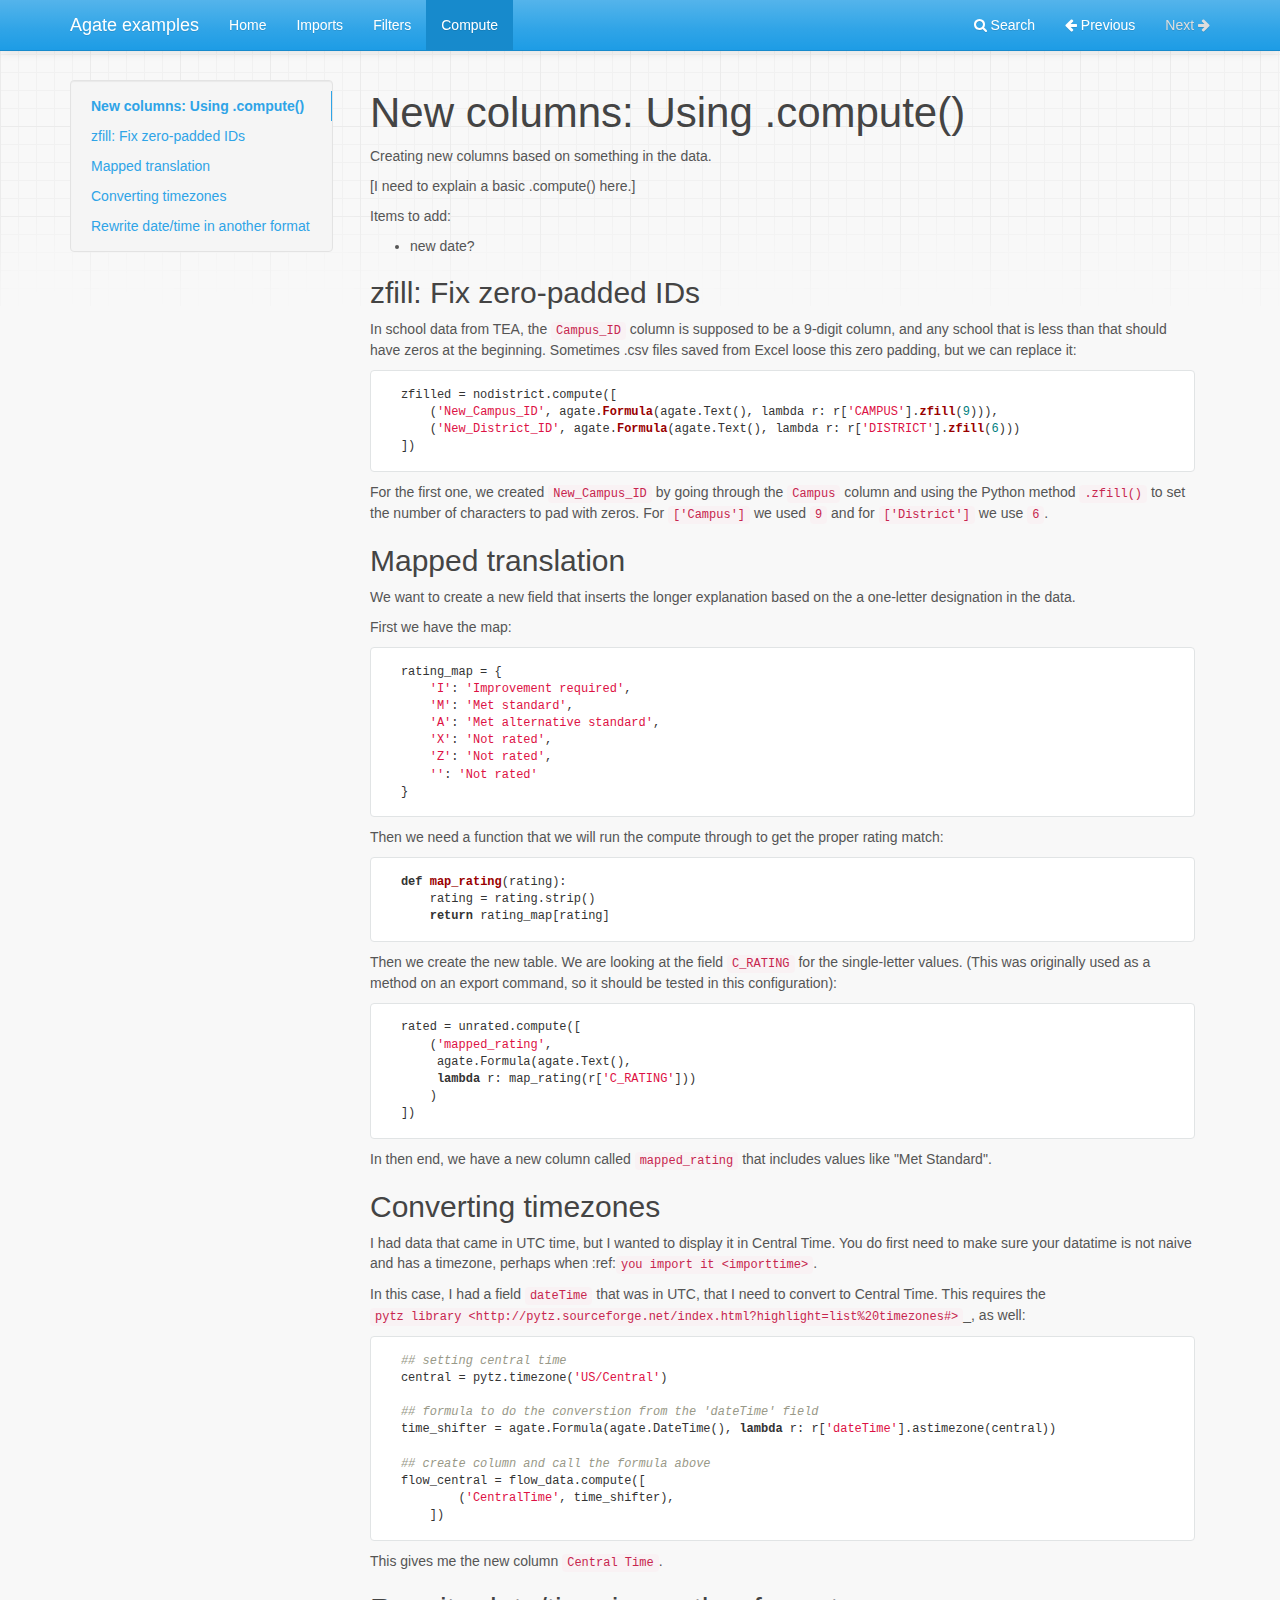
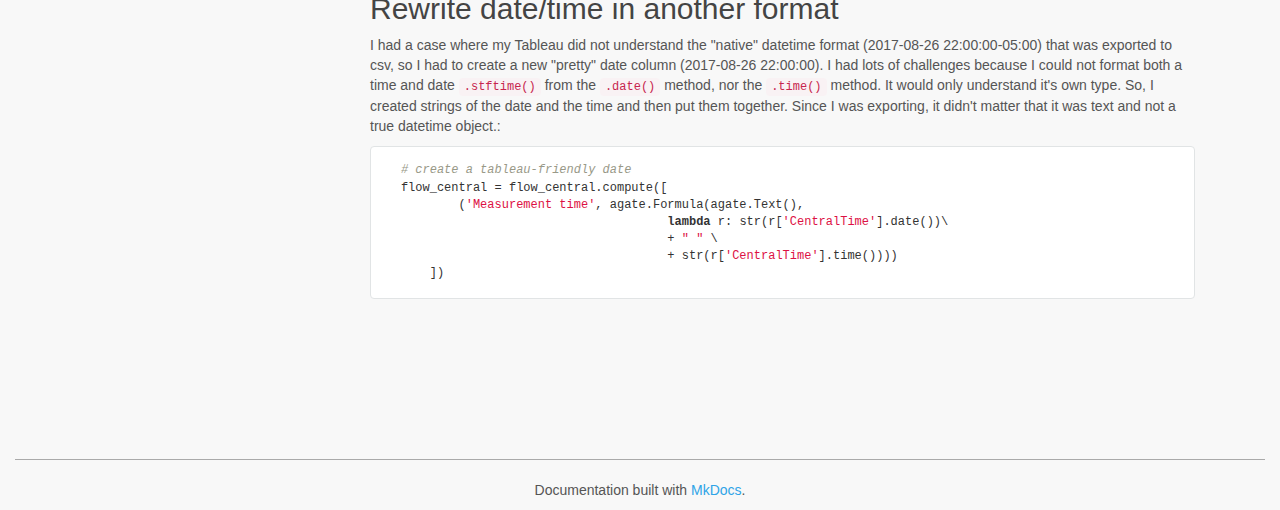
==== compute/index.html @ c416f0f3 "Deployed 3447cc7 with MkDocs version: 0.14.0" ====
<!DOCTYPE html>
<html lang="en">
    <head>
        <meta charset="utf-8">
        <meta http-equiv="X-UA-Compatible" content="IE=edge">
        <meta name="viewport" content="width=device-width, initial-scale=1.0">
        
        
        
        <link rel="shortcut icon" href="../img/favicon.ico">

	<title>Compute - Agate examples</title>

        <link href="../css/bootstrap-custom.min.css" rel="stylesheet">
        <link href="../css/font-awesome-4.0.3.css" rel="stylesheet">
        <link href="../css/base.css" rel="stylesheet">
        <link rel="stylesheet" href="../css/highlight.css">

        <!-- HTML5 shim and Respond.js IE8 support of HTML5 elements and media queries -->
        <!--[if lt IE 9]>
            <script src="https://oss.maxcdn.com/libs/html5shiv/3.7.0/html5shiv.js"></script>
            <script src="https://oss.maxcdn.com/libs/respond.js/1.3.0/respond.min.js"></script>
        <![endif]-->

        
    </head>

    <body>

        <div class="navbar navbar-default navbar-fixed-top" role="navigation">
    <div class="container">

        <!-- Collapsed navigation -->
        <div class="navbar-header">
            
            <!-- Expander button -->
            <button type="button" class="navbar-toggle" data-toggle="collapse" data-target=".navbar-collapse">
                <span class="sr-only">Toggle navigation</span>
                <span class="icon-bar"></span>
                <span class="icon-bar"></span>
                <span class="icon-bar"></span>
            </button>
            

            <!-- Main title -->
            <a class="navbar-brand" href="..">Agate examples</a>
        </div>

        <!-- Expanded navigation -->
        <div class="navbar-collapse collapse">
            
                <!-- Main navigation -->
                <ul class="nav navbar-nav">
                
                
                    <li >
                        <a href="..">Home</a>
                    </li>
                
                
                
                    <li >
                        <a href="../imports/">Imports</a>
                    </li>
                
                
                
                    <li >
                        <a href="../filters/">Filters</a>
                    </li>
                
                
                
                    <li class="active">
                        <a href="./">Compute</a>
                    </li>
                
                
                </ul>
            

            <ul class="nav navbar-nav navbar-right">
                <li>
                    <a href="#" data-toggle="modal" data-target="#mkdocs_search_modal">
                        <i class="fa fa-search"></i> Search
                    </a>
                </li>
                
                    <li >
                        <a rel="next" href="../filters/">
                            <i class="fa fa-arrow-left"></i> Previous
                        </a>
                    </li>
                    <li class="disabled">
                        <a rel="prev" >
                            Next <i class="fa fa-arrow-right"></i>
                        </a>
                    </li>
                
                
            </ul>
        </div>
    </div>
</div>

        <div class="container">
            
                <div class="col-md-3"><div class="bs-sidebar hidden-print affix well" role="complementary">
    <ul class="nav bs-sidenav">
    
        <li class="main active"><a href="#new-columns-using-compute">New columns: Using .compute()</a></li>
        
            <li><a href="#zfill-fix-zero-padded-ids">zfill: Fix zero-padded IDs</a></li>
        
            <li><a href="#mapped-translation">Mapped translation</a></li>
        
            <li><a href="#converting-timezones">Converting timezones</a></li>
        
            <li><a href="#rewrite-datetime-in-another-format">Rewrite date/time in another format</a></li>
        
    
    </ul>
</div></div>
                <div class="col-md-9" role="main">

<h1 id="new-columns-using-compute">New columns: Using .compute()</h1>
<p>Creating new columns based on something in the data.</p>
<p>[I need to explain a basic .compute() here.]</p>
<p>Items to add:</p>
<ul>
<li>new date?</li>
</ul>
<h2 id="zfill-fix-zero-padded-ids">zfill: Fix zero-padded IDs</h2>
<p>In school data from TEA, the <code>Campus_ID</code> column is supposed to be a 9-digit column, and any school that is less than that should have zeros at the beginning. Sometimes .csv files saved from Excel loose this zero padding, but we can replace it:</p>
<pre><code>  zfilled = nodistrict.compute([
      ('New_Campus_ID', agate.Formula(agate.Text(), lambda r: r['CAMPUS'].zfill(9))),
      ('New_District_ID', agate.Formula(agate.Text(), lambda r: r['DISTRICT'].zfill(6)))
  ])
</code></pre>

<p>For the first one, we created <code>New_Campus_ID</code> by going through the <code>Campus</code> column and using the Python method <code>.zfill()</code> to set the number of characters to pad with zeros. For <code>['Campus']</code> we used <code>9</code> and for <code>['District']</code> we use <code>6</code>.</p>
<h2 id="mapped-translation">Mapped translation</h2>
<p>We want to create a new field that inserts the longer explanation based on the a one-letter designation in the data.</p>
<p>First we have the map:</p>
<pre><code class="python">  rating_map = {
      'I': 'Improvement required',
      'M': 'Met standard',
      'A': 'Met alternative standard',
      'X': 'Not rated',
      'Z': 'Not rated',
      '': 'Not rated'
  }
</code></pre>

<p>Then we need a function that we will run the compute through to get the proper rating match:</p>
<pre><code class="python">  def map_rating(rating):
      rating = rating.strip()
      return rating_map[rating]
</code></pre>

<p>Then we create the new table. We are looking at the field <code>C_RATING</code> for the single-letter values. (This was originally used as a method on an export command, so it should be tested in this configuration):</p>
<pre><code class="python">  rated = unrated.compute([
      ('mapped_rating',
       agate.Formula(agate.Text(),
       lambda r: map_rating(r['C_RATING']))
      )
  ])
</code></pre>

<p>In then end, we have a new column called <code>mapped_rating</code> that includes values like "Met Standard".</p>
<h2 id="converting-timezones">Converting timezones</h2>
<p>I had data that came in UTC time, but I wanted to display it in Central Time. You do first need to make sure your datatime is not naive and has a timezone, perhaps when :ref:<code>you import it &lt;importtime&gt;</code>.</p>
<p>In this case, I had a field <code>dateTime</code> that was in UTC, that I need to convert to Central Time. This requires  the <code>pytz library &lt;http://pytz.sourceforge.net/index.html?highlight=list%20timezones#&gt;</code>_, as well:</p>
<pre><code class="python">  ## setting central time
  central = pytz.timezone('US/Central')

  ## formula to do the converstion from the 'dateTime' field
  time_shifter = agate.Formula(agate.DateTime(), lambda r: r['dateTime'].astimezone(central))

  ## create column and call the formula above
  flow_central = flow_data.compute([
          ('CentralTime', time_shifter),
      ])
</code></pre>

<p>This gives me the new column <code>Central Time</code>.</p>
<h2 id="rewrite-datetime-in-another-format">Rewrite date/time in another format</h2>
<p>I had a case where my Tableau did not understand the "native" datetime format (2017-08-26 22:00:00-05:00) that was exported to csv, so I had to create a new "pretty" date column (2017-08-26 22:00:00). I had lots of challenges because I could not format both a time and date <code>.stftime()</code> from the <code>.date()</code> method, nor the <code>.time()</code> method. It would only understand it's own type. So, I created strings of the date and the time and then put them together. Since I was exporting, it didn't matter that it was text and not a true datetime object.:</p>
<pre><code class="python">  # create a tableau-friendly date
  flow_central = flow_central.compute([
          ('Measurement time', agate.Formula(agate.Text(),
                                       lambda r: str(r['CentralTime'].date())\
                                       + &quot; &quot; \
                                       + str(r['CentralTime'].time()))) 
      ])
</code></pre></div>
            
        </div>

        <footer class="col-md-12">
            <hr>
            
            <p>Documentation built with <a href="http://www.mkdocs.org/">MkDocs</a>.</p>
        </footer>

        <script src="../js/jquery-1.10.2.min.js"></script>
        <script src="../js/bootstrap-3.0.3.min.js"></script>
        <script src="../js/highlight.pack.js"></script>
        <script>var base_url = '..';</script>
        <script data-main="../mkdocs/js/search.js" src="../mkdocs/js/require.js"></script>
        <script src="../js/base.js"></script>

        <div class="modal" id="mkdocs_search_modal" tabindex="-1" role="dialog" aria-labelledby="Search Modal" aria-hidden="true">
            <div class="modal-dialog">
                <div class="modal-content">
                    <div class="modal-header">
                        <button type="button" class="close" data-dismiss="modal"><span aria-hidden="true">&times;</span><span class="sr-only">Close</span></button>
                        <h4 class="modal-title" id="exampleModalLabel">Search</h4>
                    </div>
                    <div class="modal-body">
                        <p>
                            From here you can search these documents. Enter
                            your search terms below.
                        </p>
                        <form role="form">
                            <div class="form-group">
                                <input type="text" class="form-control" placeholder="Search..." id="mkdocs-search-query">
                            </div>
                        </form>
                        <div id="mkdocs-search-results"></div>
                    </div>
                    <div class="modal-footer">
                    </div>
                </div>
            </div>
        </div>

    </body>
</html>
---- css/base.css ----
body {
    padding-top: 70px;
    background: url(../img/grid.png) repeat-x;
    background-attachment: fixed;
    background-color: #f8f8f8;
}

body > div.container {
    min-height: 400px;
}

ul.nav li.main {
    font-weight: bold;
}

div.col-md-3 {
    padding-left: 0;
}

div.col-md-9 {
    padding-bottom: 100px;
}

div.source-links {
    float: right;
}

div.col-md-9 img {
    max-width: 100%;
    display: inline;
    padding: 4px;
    line-height: 1.428571429;
    background-color: #fff;
    border: 1px solid #ddd;
    border-radius: 4px;
    margin: 20px auto 30px auto;
}

h1, h2, h3 {
    color: #444;
}

h1[id]:before, h2[id]:before, h3[id]:before, h4[id]:before, h5[id]:before, h6[id]:before {
    content: "";
    display: block;
    margin-top: -75px;
    height: 75px;
    pointer-events: none;
}

h1 {
    font-weight: 400;
    font-size: 42px;
}

h2, h3, h4, h5, h6 {
    font-weight: 300;
}

hr {
    border-top: 1px solid #aaa;
}

pre, .rst-content tt {
    max-width: 100%;
    background: #fff;
    border: solid 1px #e1e4e5;
    color: #e74c3c;
    overflow-x: auto;
}

code.code-large, .rst-content tt.code-large {
    font-size: 90%;
}

code {
    padding: 2px 5px;
    color: #c7254e;
    background-color: #f9f2f4;
    font-size: 75%;
}

code, kbd, pre, samp  {
    font-family: monospace,serif;
    font-size: 12px !important;
}

footer {
    margin-top: 30px;
    margin-bottom: 10px;
    text-align: center;
    font-weight: 200;
}

.modal-dialog {
    margin-top: 60px;
}

/*
 * Side navigation
 *
 * Scrollspy and affixed enhanced navigation to highlight sections and secondary
 * sections of docs content.
 */

/* By default it's not affixed in mobile views, so undo that */
.bs-sidebar.affix {
    position: static;
}

.bs-sidebar.well {
    padding: 0;
}

/* First level of nav */
.bs-sidenav {
    padding-top:    10px;
    padding-bottom: 10px;
    border-radius: 5px;
}

/* All levels of nav */
.bs-sidebar .nav > li > a {
    display: block;
    padding: 5px 20px;
    z-index: 1;
}
.bs-sidebar .nav > li > a:hover,
.bs-sidebar .nav > li > a:focus {
    text-decoration: none;
    border-right: 1px solid;
}
.bs-sidebar .nav > .active > a,
.bs-sidebar .nav > .active:hover > a,
.bs-sidebar .nav > .active:focus > a {
    font-weight: bold;
    background-color: transparent;
    border-right: 1px solid;
}

/* Nav: second level (shown on .active) */
.bs-sidebar .nav .nav {
    display: none; /* Hide by default, but at >768px, show it */
    margin-bottom: 8px;
}
.bs-sidebar .nav .nav > li > a {
    padding-top:    3px;
    padding-bottom: 3px;
    padding-left: 30px;
    font-size: 90%;
}

/* Show and affix the side nav when space allows it */
@media (min-width: 992px) {
    .bs-sidebar .nav > .active > ul {
        display: block;
    }
    /* Widen the fixed sidebar */
    .bs-sidebar.affix,
    .bs-sidebar.affix-bottom {
        width: 213px;
    }
    .bs-sidebar.affix {
        position: fixed; /* Undo the static from mobile first approach */
        top: 80px;
    }
    .bs-sidebar.affix-bottom {
        position: absolute; /* Undo the static from mobile first approach */
    }
    .bs-sidebar.affix-bottom .bs-sidenav,
    .bs-sidebar.affix .bs-sidenav {
        margin-top: 0;
        margin-bottom: 0;
    }
}
@media (min-width: 1200px) {
    /* Widen the fixed sidebar again */
    .bs-sidebar.affix-bottom,
    .bs-sidebar.affix {
        width: 263px;
    }
}

.headerlink {
    font-family: FontAwesome;
    font-size: 14px;
    display: none;
    padding-left: .5em;
}

h1:hover .headerlink, h2:hover .headerlink, h3:hover .headerlink, h4:hover .headerlink, h5:hover .headerlink, h6:hover .headerlink{
    display:inline-block;
}



.admonition {
    padding: 15px;
    margin-bottom: 20px;
    border: 1px solid transparent;
    border-radius: 4px;
    text-align: left;
}

.admonition.note {
    color: #3a87ad;
    background-color: #d9edf7;
    border-color: #bce8f1;
}

.admonition.warning {
    color: #c09853;
    background-color: #fcf8e3;
    border-color: #fbeed5;
}

.admonition.danger {
    color: #b94a48;
    background-color: #f2dede;
    border-color: #eed3d7;
}

.admonition-title {
    font-weight: bold;
    text-align: left;
}


.dropdown-submenu {
    position: relative;
}

.dropdown-submenu>.dropdown-menu {
    top: 0;
    left: 100%;
    margin-top: -6px;
    margin-left: -1px;
    -webkit-border-radius: 0 6px 6px 6px;
    -moz-border-radius: 0 6px 6px;
    border-radius: 0 6px 6px 6px;
}

.dropdown-submenu:hover>.dropdown-menu {
    display: block;
}

.dropdown-submenu>a:after {
    display: block;
    content: " ";
    float: right;
    width: 0;
    height: 0;
    border-color: transparent;
    border-style: solid;
    border-width: 5px 0 5px 5px;
    border-left-color: #ccc;
    margin-top: 5px;
    margin-right: -10px;
}

.dropdown-submenu:hover>a:after {
    border-left-color: #fff;
}

.dropdown-submenu.pull-left {
    float: none;
}

.dropdown-submenu.pull-left>.dropdown-menu {
    left: -100%;
    margin-left: 10px;
    -webkit-border-radius: 6px 0 6px 6px;
    -moz-border-radius: 6px 0 6px 6px;
    border-radius: 6px 0 6px 6px;
}
---- css/highlight.css ----
/*
This is the GitHub theme for highlight.js

github.com style (c) Vasily Polovnyov <vast@whiteants.net>

*/

.hljs {
  display: block;
  overflow-x: auto;
  padding: 0.5em;
  color: #333;
  -webkit-text-size-adjust: none;
}

.hljs-comment,
.diff .hljs-header,
.hljs-javadoc {
  color: #998;
  font-style: italic;
}

.hljs-keyword,
.css .rule .hljs-keyword,
.hljs-winutils,
.nginx .hljs-title,
.hljs-subst,
.hljs-request,
.hljs-status {
  color: #333;
  font-weight: bold;
}

.hljs-number,
.hljs-hexcolor,
.ruby .hljs-constant {
  color: #008080;
}

.hljs-string,
.hljs-tag .hljs-value,
.hljs-phpdoc,
.hljs-dartdoc,
.tex .hljs-formula {
  color: #d14;
}

.hljs-title,
.hljs-id,
.scss .hljs-preprocessor {
  color: #900;
  font-weight: bold;
}

.hljs-list .hljs-keyword,
.hljs-subst {
  font-weight: normal;
}

.hljs-class .hljs-title,
.hljs-type,
.vhdl .hljs-literal,
.tex .hljs-command {
  color: #458;
  font-weight: bold;
}

.hljs-tag,
.hljs-tag .hljs-title,
.hljs-rule .hljs-property,
.django .hljs-tag .hljs-keyword {
  color: #000080;
  font-weight: normal;
}

.hljs-attribute,
.hljs-variable,
.lisp .hljs-body,
.hljs-name {
  color: #008080;
}

.hljs-regexp {
  color: #009926;
}

.hljs-symbol,
.ruby .hljs-symbol .hljs-string,
.lisp .hljs-keyword,
.clojure .hljs-keyword,
.scheme .hljs-keyword,
.tex .hljs-special,
.hljs-prompt {
  color: #990073;
}

.hljs-built_in {
  color: #0086b3;
}

.hljs-preprocessor,
.hljs-pragma,
.hljs-pi,
.hljs-doctype,
.hljs-shebang,
.hljs-cdata {
  color: #999;
  font-weight: bold;
}

.hljs-deletion {
  background: #fdd;
}

.hljs-addition {
  background: #dfd;
}

.diff .hljs-change {
  background: #0086b3;
}

.hljs-chunk {
  color: #aaa;
}
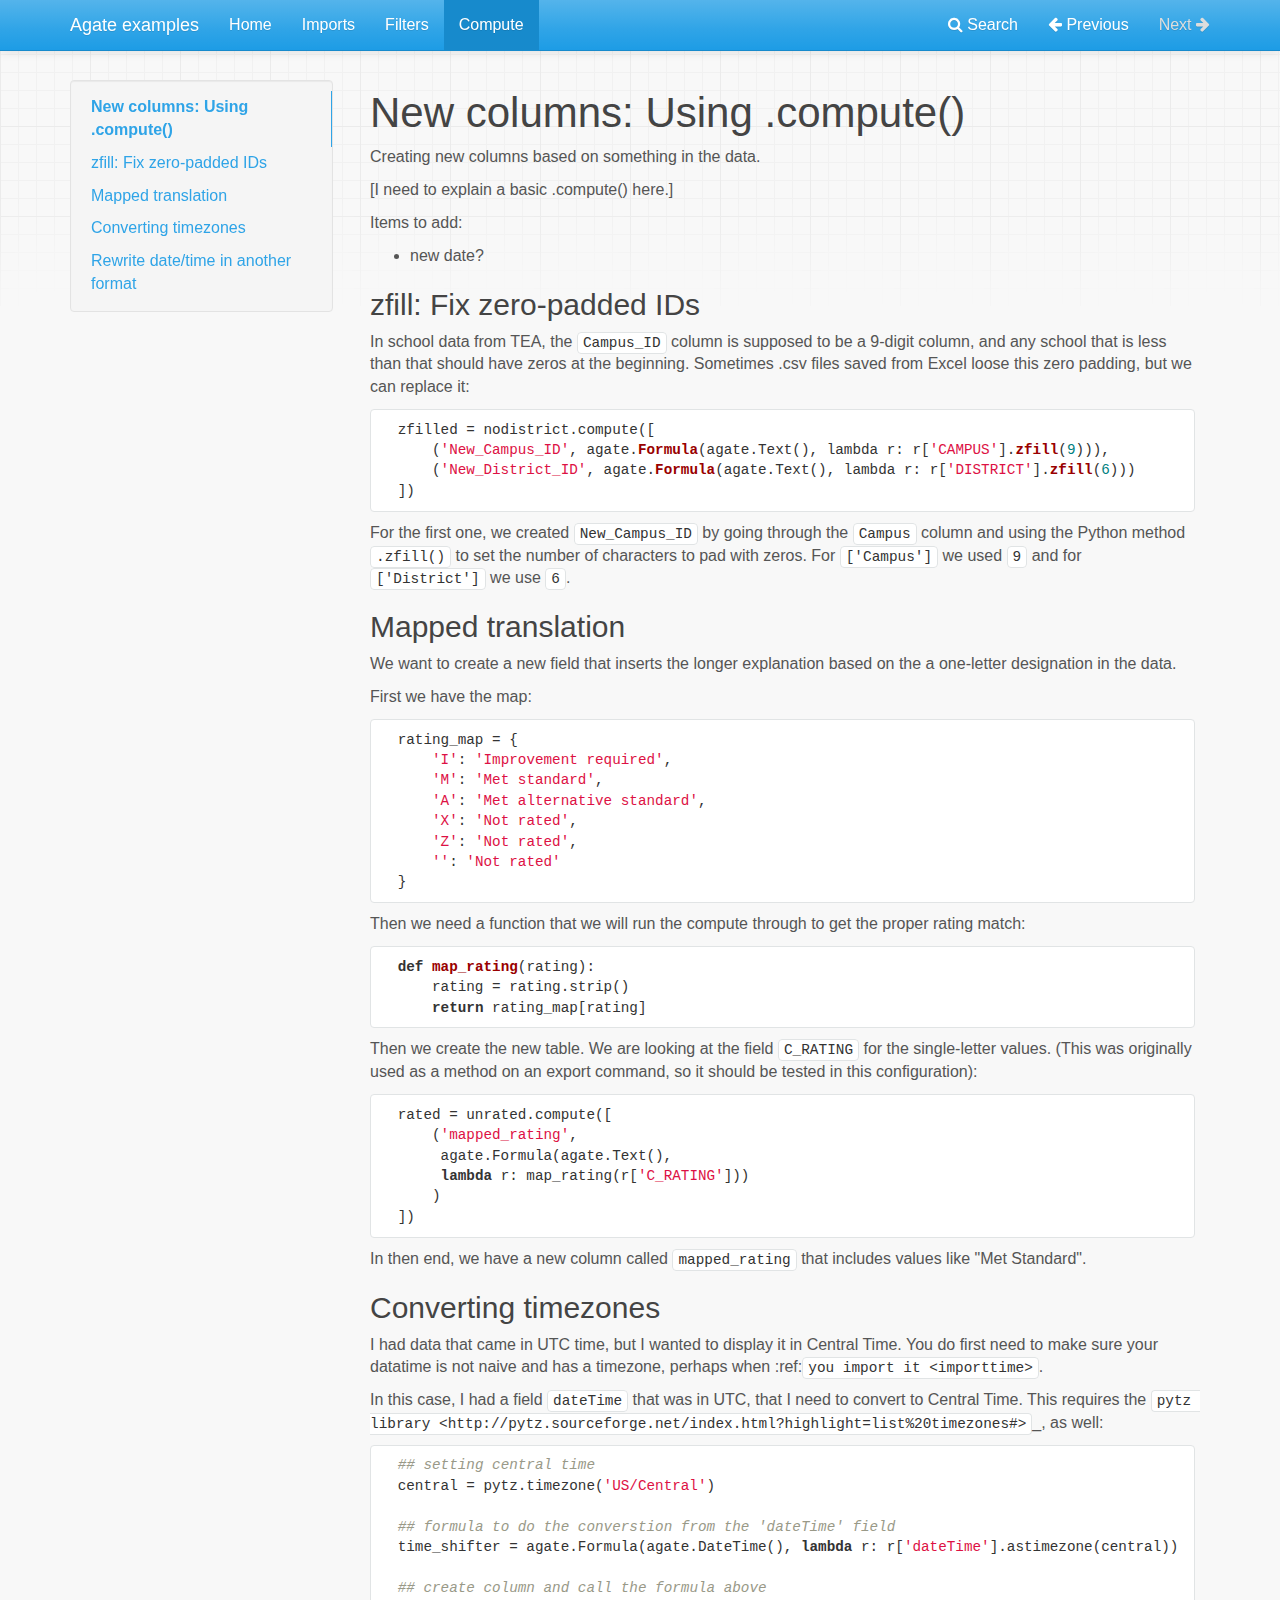
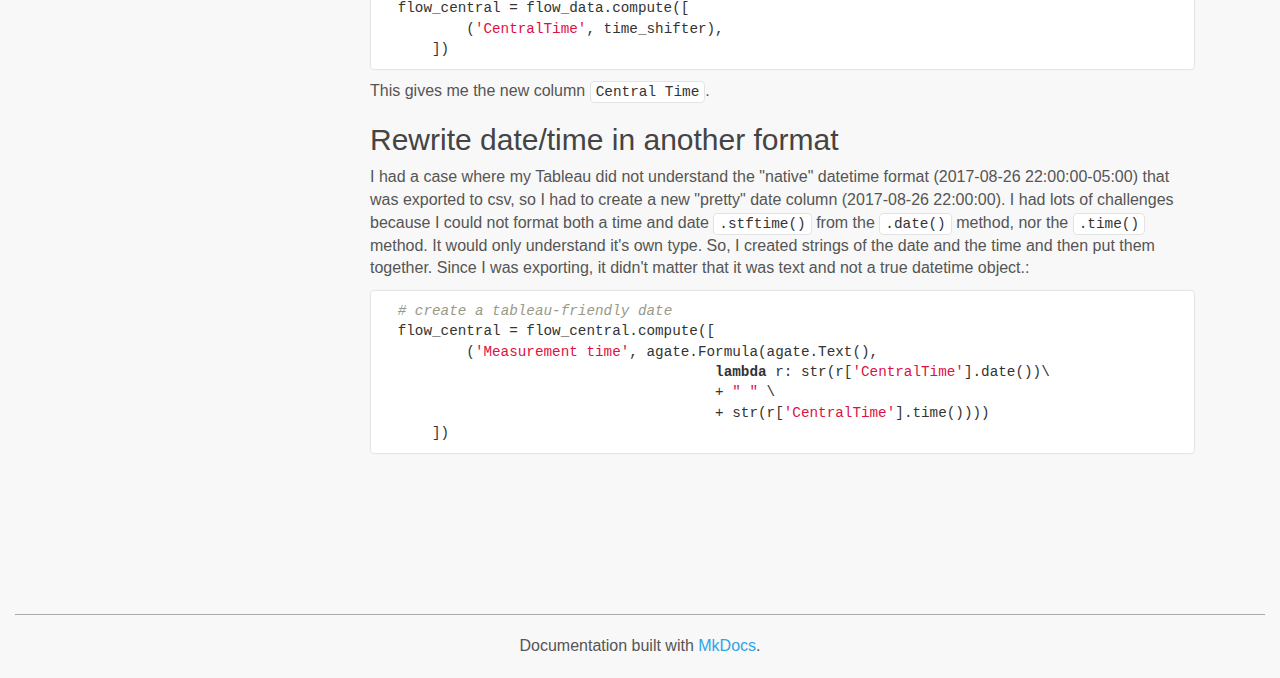
==== commit fc62642f: "Deployed 41cfb40 with MkDocs version: 0.16.3" ====
--- a/compute/index.html
+++ b/compute/index.html
@@ -8,21 +8,21 @@
         
         
         <link rel="shortcut icon" href="../img/favicon.ico">
-
-	<title>Compute - Agate examples</title>
-
+        <title>Compute - Agate examples</title>
         <link href="../css/bootstrap-custom.min.css" rel="stylesheet">
-        <link href="../css/font-awesome-4.0.3.css" rel="stylesheet">
+        <link href="../css/font-awesome-4.5.0.css" rel="stylesheet">
         <link href="../css/base.css" rel="stylesheet">
         <link rel="stylesheet" href="../css/highlight.css">
-
+        <link href="../extra.css" rel="stylesheet">
         <!-- HTML5 shim and Respond.js IE8 support of HTML5 elements and media queries -->
         <!--[if lt IE 9]>
             <script src="https://oss.maxcdn.com/libs/html5shiv/3.7.0/html5shiv.js"></script>
             <script src="https://oss.maxcdn.com/libs/respond.js/1.3.0/respond.min.js"></script>
         <![endif]-->
-
-        
+	
+	<script src="../js/jquery-1.10.2.min.js"></script>
+        <script src="../js/bootstrap-3.0.3.min.js"></script>
+        <script src="../js/highlight.pack.js"></script> 
     </head>
 
     <body>
@@ -32,7 +32,6 @@
 
         <!-- Collapsed navigation -->
         <div class="navbar-header">
-            
             <!-- Expander button -->
             <button type="button" class="navbar-toggle" data-toggle="collapse" data-target=".navbar-collapse">
                 <span class="sr-only">Toggle navigation</span>
@@ -40,44 +39,26 @@
                 <span class="icon-bar"></span>
                 <span class="icon-bar"></span>
             </button>
-            
-
-            <!-- Main title -->
             <a class="navbar-brand" href="..">Agate examples</a>
         </div>
 
         <!-- Expanded navigation -->
         <div class="navbar-collapse collapse">
-            
                 <!-- Main navigation -->
                 <ul class="nav navbar-nav">
-                
-                
                     <li >
                         <a href="..">Home</a>
                     </li>
-                
-                
-                
                     <li >
                         <a href="../imports/">Imports</a>
                     </li>
-                
-                
-                
                     <li >
                         <a href="../filters/">Filters</a>
                     </li>
-                
-                
-                
                     <li class="active">
                         <a href="./">Compute</a>
                     </li>
-                
-                
                 </ul>
-            
 
             <ul class="nav navbar-nav navbar-right">
                 <li>
@@ -85,7 +66,6 @@
                         <i class="fa fa-search"></i> Search
                     </a>
                 </li>
-                
                     <li >
                         <a rel="next" href="../filters/">
                             <i class="fa fa-arrow-left"></i> Previous
@@ -96,29 +76,19 @@
                             Next <i class="fa fa-arrow-right"></i>
                         </a>
                     </li>
-                
-                
             </ul>
         </div>
     </div>
 </div>
 
         <div class="container">
-            
                 <div class="col-md-3"><div class="bs-sidebar hidden-print affix well" role="complementary">
     <ul class="nav bs-sidenav">
-    
         <li class="main active"><a href="#new-columns-using-compute">New columns: Using .compute()</a></li>
-        
             <li><a href="#zfill-fix-zero-padded-ids">zfill: Fix zero-padded IDs</a></li>
-        
             <li><a href="#mapped-translation">Mapped translation</a></li>
-        
             <li><a href="#converting-timezones">Converting timezones</a></li>
-        
             <li><a href="#rewrite-datetime-in-another-format">Rewrite date/time in another format</a></li>
-        
-    
     </ul>
 </div></div>
                 <div class="col-md-9" role="main">
@@ -194,46 +164,38 @@
                                        + str(r['CentralTime'].time()))) 
       ])
 </code></pre></div>
-            
         </div>
 
         <footer class="col-md-12">
             <hr>
-            
             <p>Documentation built with <a href="http://www.mkdocs.org/">MkDocs</a>.</p>
         </footer>
-
-        <script src="../js/jquery-1.10.2.min.js"></script>
-        <script src="../js/bootstrap-3.0.3.min.js"></script>
-        <script src="../js/highlight.pack.js"></script>
         <script>var base_url = '..';</script>
         <script data-main="../mkdocs/js/search.js" src="../mkdocs/js/require.js"></script>
-        <script src="../js/base.js"></script>
-
-        <div class="modal" id="mkdocs_search_modal" tabindex="-1" role="dialog" aria-labelledby="Search Modal" aria-hidden="true">
-            <div class="modal-dialog">
-                <div class="modal-content">
-                    <div class="modal-header">
-                        <button type="button" class="close" data-dismiss="modal"><span aria-hidden="true">&times;</span><span class="sr-only">Close</span></button>
-                        <h4 class="modal-title" id="exampleModalLabel">Search</h4>
+        <script src="../js/base.js"></script><div class="modal" id="mkdocs_search_modal" tabindex="-1" role="dialog" aria-labelledby="Search Modal" aria-hidden="true">
+    <div class="modal-dialog">
+        <div class="modal-content">
+            <div class="modal-header">
+                <button type="button" class="close" data-dismiss="modal"><span aria-hidden="true">&times;</span><span class="sr-only">Close</span></button>
+                <h4 class="modal-title" id="exampleModalLabel">Search</h4>
+            </div>
+            <div class="modal-body">
+                <p>
+                    From here you can search these documents. Enter
+                    your search terms below.
+                </p>
+                <form role="form">
+                    <div class="form-group">
+                        <input type="text" class="form-control" placeholder="Search..." id="mkdocs-search-query">
                     </div>
-                    <div class="modal-body">
-                        <p>
-                            From here you can search these documents. Enter
-                            your search terms below.
-                        </p>
-                        <form role="form">
-                            <div class="form-group">
-                                <input type="text" class="form-control" placeholder="Search..." id="mkdocs-search-query">
-                            </div>
-                        </form>
-                        <div id="mkdocs-search-results"></div>
-                    </div>
-                    <div class="modal-footer">
-                    </div>
-                </div>
+                </form>
+                <div id="mkdocs-search-results"></div>
             </div>
-        </div>
+            <div class="modal-footer">
+            </div>
+        </div>
+    </div>
+</div>
 
     </body>
 </html>
--- a/css/base.css
+++ b/css/base.css
@@ -5,29 +5,29 @@
     background-color: #f8f8f8;
 }
 
-body > div.container {
+body > .container {
     min-height: 400px;
 }
 
-ul.nav li.main {
+ul.nav .main {
     font-weight: bold;
 }
 
-div.col-md-3 {
+.col-md-3 {
     padding-left: 0;
 }
 
-div.col-md-9 {
+.col-md-9 {
     padding-bottom: 100px;
 }
 
-div.source-links {
+.source-links {
     float: right;
 }
 
-div.col-md-9 img {
+.col-md-9 img {
     max-width: 100%;
-    display: inline;
+    display: inline-block;
     padding: 4px;
     line-height: 1.428571429;
     background-color: #fff;
@@ -36,24 +36,52 @@
     margin: 20px auto 30px auto;
 }
 
-h1, h2, h3 {
-    color: #444;
-}
-
-h1[id]:before, h2[id]:before, h3[id]:before, h4[id]:before, h5[id]:before, h6[id]:before {
+/*
+ * The code below adds some padding to the top of the current anchor target so
+ * that, when navigating to it, the header isn't hidden by the navbar at the
+ * top. This is especially complicated because we want to *remove* the padding
+ * after navigation so that hovering over the header shows the permalink icon
+ * correctly. Thus, we create a CSS animation to remove the extra padding after
+ * a second. We have two animations so that navigating to an anchor within the
+ * page always restarts the animation.
+ *
+ * See <https://github.com/mkdocs/mkdocs/issues/843> for more details.
+ */
+:target::before {
     content: "";
     display: block;
     margin-top: -75px;
     height: 75px;
     pointer-events: none;
+    animation: 0s 1s forwards collapse-anchor-padding-1;
+}
+
+.clicky :target::before {
+  animation-name: collapse-anchor-padding-2;
+}
+
+@keyframes collapse-anchor-padding-1 {
+    to {
+        margin-top: 0;
+        height: 0;
+    }
+}
+
+@keyframes collapse-anchor-padding-2 {
+    to {
+        margin-top: 0;
+        height: 0;
+    }
 }
 
 h1 {
+    color: #444;
     font-weight: 400;
     font-size: 42px;
 }
 
 h2, h3, h4, h5, h6 {
+    color: #444;
     font-weight: 300;
 }
 
@@ -65,7 +93,7 @@
     max-width: 100%;
     background: #fff;
     border: solid 1px #e1e4e5;
-    color: #e74c3c;
+    color: #333;
     overflow-x: auto;
 }
 
@@ -75,14 +103,28 @@
 
 code {
     padding: 2px 5px;
-    color: #c7254e;
-    background-color: #f9f2f4;
-    font-size: 75%;
-}
-
-code, kbd, pre, samp  {
+    background: #fff;
+    border: solid 1px #e1e4e5;
+    color: #333;
+    white-space: pre-wrap;
+    word-wrap: break-word;
+}
+
+pre code {
+    background: transparent;
+    border: none;
+    white-space: pre;
+    word-wrap: normal;
     font-family: monospace,serif;
-    font-size: 12px !important;
+    font-size: 12px;
+}
+
+a code {
+    color: #2FA4E7;
+}
+
+a:hover code, a:focus code {
+    color: #157AB5;
 }
 
 footer {
@@ -104,12 +146,14 @@
  */
 
 /* By default it's not affixed in mobile views, so undo that */
-.bs-sidebar.affix {
+.bs-sidebar.affix { /* csslint allow: adjoining-classes */
     position: static;
 }
 
-.bs-sidebar.well {
+.bs-sidebar.well { /* csslint allow: adjoining-classes */
     padding: 0;
+    max-height: 90%;
+    overflow-y: auto;
 }
 
 /* First level of nav */
@@ -156,27 +200,27 @@
         display: block;
     }
     /* Widen the fixed sidebar */
-    .bs-sidebar.affix,
-    .bs-sidebar.affix-bottom {
+    .bs-sidebar.affix, /* csslint allow: adjoining-classes */
+    .bs-sidebar.affix-bottom { /* csslint allow: adjoining-classes */
         width: 213px;
     }
-    .bs-sidebar.affix {
+    .bs-sidebar.affix { /* csslint allow: adjoining-classes */
         position: fixed; /* Undo the static from mobile first approach */
         top: 80px;
     }
-    .bs-sidebar.affix-bottom {
+    .bs-sidebar.affix-bottom { /* csslint allow: adjoining-classes */
         position: absolute; /* Undo the static from mobile first approach */
     }
-    .bs-sidebar.affix-bottom .bs-sidenav,
-    .bs-sidebar.affix .bs-sidenav {
+    .bs-sidebar.affix-bottom .bs-sidenav, /* csslint allow: adjoining-classes */
+    .bs-sidebar.affix .bs-sidenav { /* csslint allow: adjoining-classes */
         margin-top: 0;
         margin-bottom: 0;
     }
 }
 @media (min-width: 1200px) {
     /* Widen the fixed sidebar again */
-    .bs-sidebar.affix-bottom,
-    .bs-sidebar.affix {
+    .bs-sidebar.affix-bottom, /* csslint allow: adjoining-classes */
+    .bs-sidebar.affix { /* csslint allow: adjoining-classes */
         width: 263px;
     }
 }
@@ -202,19 +246,19 @@
     text-align: left;
 }
 
-.admonition.note {
+.admonition.note { /* csslint allow: adjoining-classes */
     color: #3a87ad;
     background-color: #d9edf7;
     border-color: #bce8f1;
 }
 
-.admonition.warning {
+.admonition.warning { /* csslint allow: adjoining-classes */
     color: #c09853;
     background-color: #fcf8e3;
     border-color: #fbeed5;
 }
 
-.admonition.danger {
+.admonition.danger { /* csslint allow: adjoining-classes */
     color: #b94a48;
     background-color: #f2dede;
     border-color: #eed3d7;
@@ -262,11 +306,11 @@
     border-left-color: #fff;
 }
 
-.dropdown-submenu.pull-left {
+.dropdown-submenu.pull-left { /* csslint allow: adjoining-classes */
     float: none;
 }
 
-.dropdown-submenu.pull-left>.dropdown-menu {
+.dropdown-submenu.pull-left>.dropdown-menu { /* csslint allow: adjoining-classes */
     left: -100%;
     margin-left: 10px;
     -webkit-border-radius: 6px 0 6px 6px;
--- a/css/highlight.css
+++ b/css/highlight.css
@@ -8,7 +8,6 @@
 .hljs {
   display: block;
   overflow-x: auto;
-  padding: 0.5em;
   color: #333;
   -webkit-text-size-adjust: none;
 }
--- a/extra.css
+++ b/extra.css
@@ -0,0 +1,7 @@
+body {
+  font-size: 16px;
+}
+
+pre code {
+  font-size: 110%;
+}